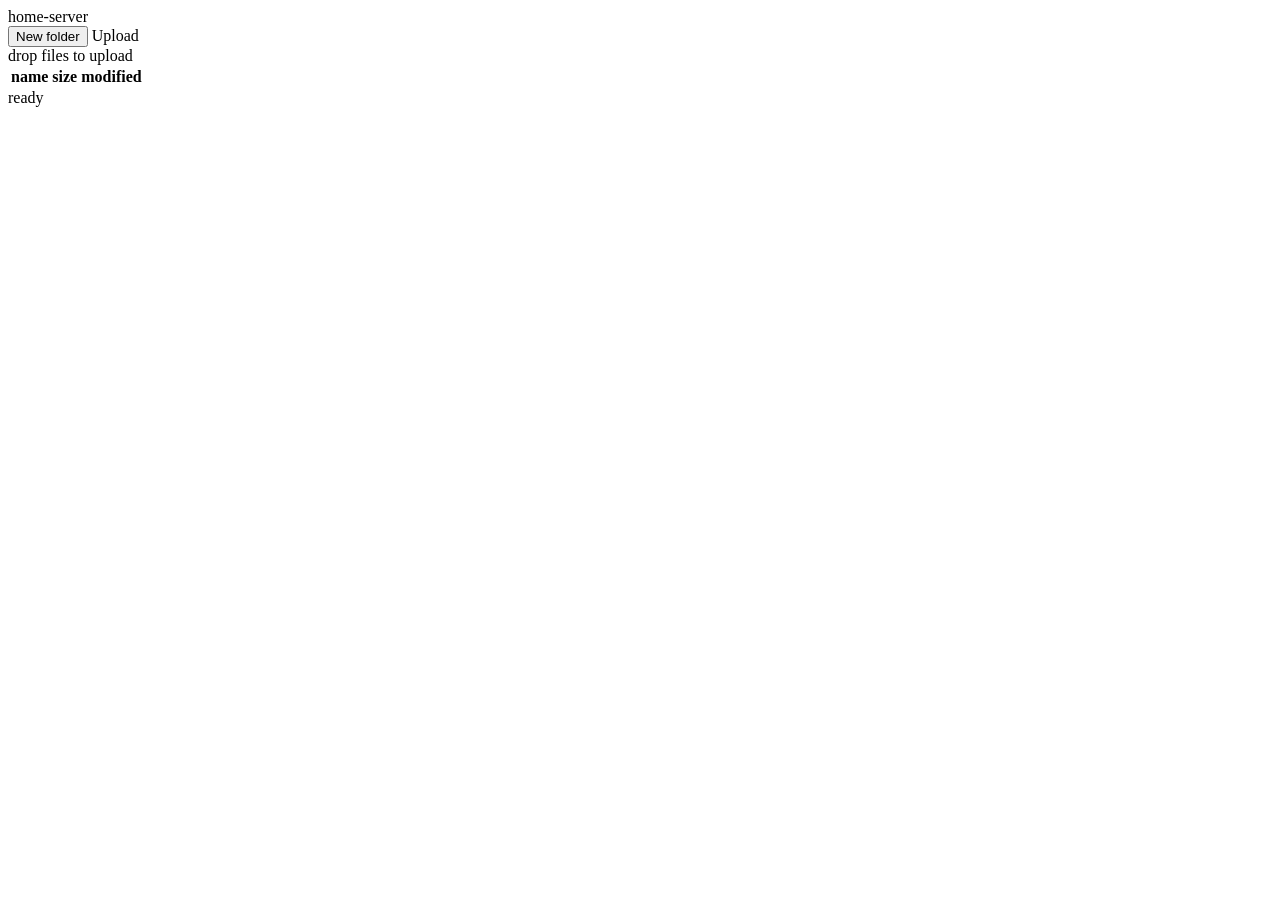
==== static/index.html @ 11d07b9f "first version" ====
<!doctype html>
<html lang="en">
<head>
  <meta charset="utf-8" />
  <meta name="viewport" content="width=device-width, initial-scale=1" />
  <title>home-server</title>
  <link rel="stylesheet" href="/style.css" />
</head>
<body>
  <div class="rack">
    <header class="topbar">
      <div class="brand">
        <span class="led" aria-hidden="true"></span>
        <span class="brand-name">home&#8209;server</span>
      </div>
      <div class="prompt" id="breadcrumb" aria-label="current directory">
        <!-- filled by app.js -->
      </div>
      <div class="actions">
        <button class="btn" id="new-folder-btn" type="button">New folder</button>
        <label class="btn btn-primary" for="file-input">Upload</label>
        <input id="file-input" type="file" multiple hidden />
      </div>
    </header>

    <main
      class="dropzone"
      id="dropzone"
      aria-label="file list, drop files here to upload"
    >
      <div class="dropzone-hint" id="dropzone-hint">drop files to upload</div>

      <table class="listing" id="listing">
        <thead>
          <tr>
            <th class="col-name">name</th>
            <th class="col-size">size</th>
            <th class="col-modified">modified</th>
            <th class="col-actions"></th>
          </tr>
        </thead>
        <tbody id="listing-body">
          <!-- filled by app.js -->
        </tbody>
      </table>

      <p class="empty-state" id="empty-state" hidden>nothing here yet — drop a file or add a folder</p>
    </main>

    <footer class="statusbar">
      <span id="status-text">ready</span>
    </footer>
  </div>

  <script src="/app.js"></script>
</body>
</html>
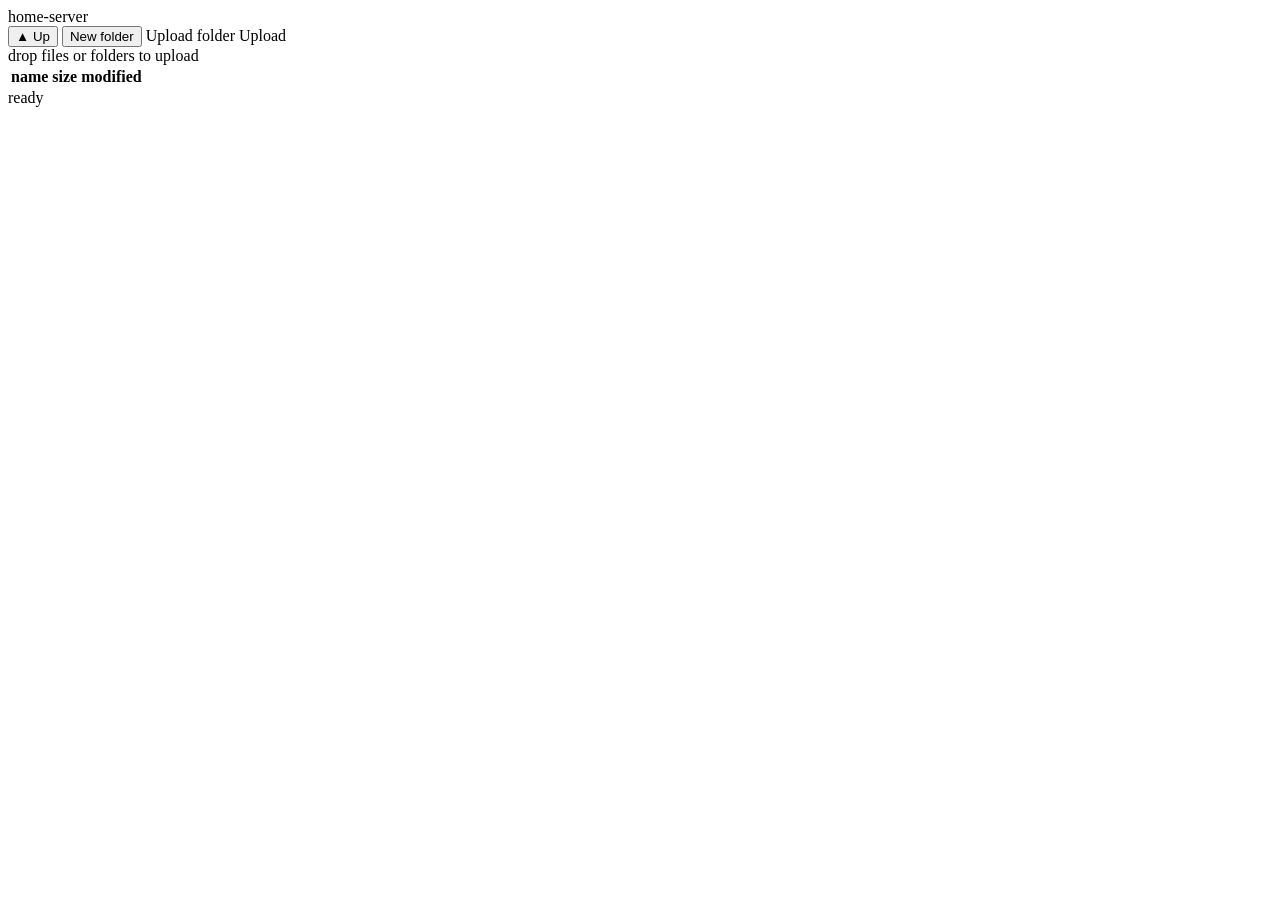
==== commit 3b2861c6: "bulk uploads" ====
--- a/static/index.html
+++ b/static/index.html
@@ -17,7 +17,18 @@
         <!-- filled by app.js -->
       </div>
       <div class="actions">
+        <button class="btn" id="up-btn" type="button" title="Go up one folder">&#9650; Up</button>
         <button class="btn" id="new-folder-btn" type="button">New folder</button>
+        <label class="btn" for="folder-input">Upload folder</label>
+        <input
+          id="folder-input"
+          type="file"
+          webkitdirectory
+          mozdirectory
+          directory
+          multiple
+          hidden
+        />
         <label class="btn btn-primary" for="file-input">Upload</label>
         <input id="file-input" type="file" multiple hidden />
       </div>
@@ -26,9 +37,9 @@
     <main
       class="dropzone"
       id="dropzone"
-      aria-label="file list, drop files here to upload"
+      aria-label="file list, drop files or folders here to upload"
     >
-      <div class="dropzone-hint" id="dropzone-hint">drop files to upload</div>
+      <div class="dropzone-hint" id="dropzone-hint">drop files or folders to upload</div>
 
       <table class="listing" id="listing">
         <thead>
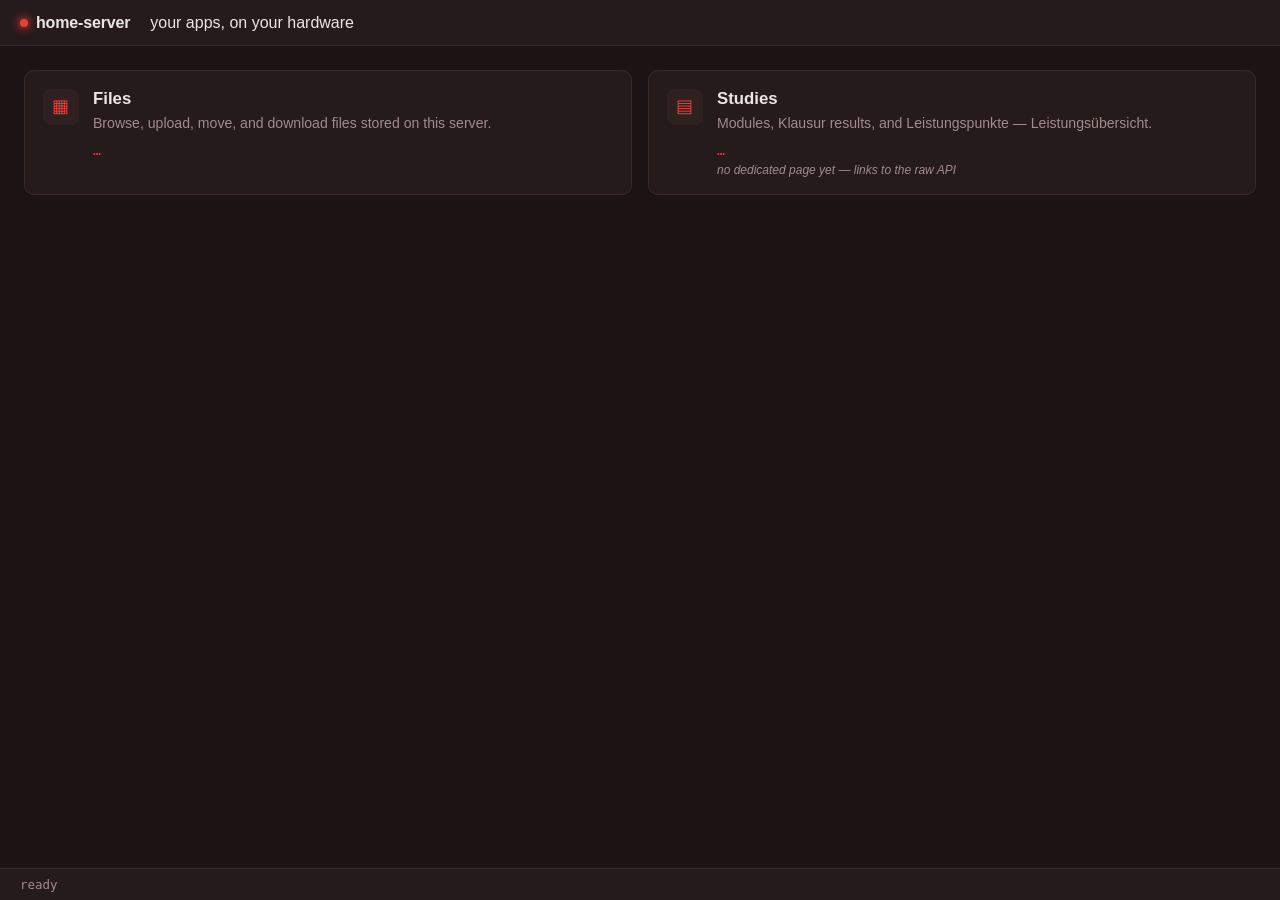
==== commit b1ae9d3a: "studies start app (not accessable yet)" ====
--- a/static/index.html
+++ b/static/index.html
@@ -1,68 +1,50 @@
 <!doctype html>
 <html lang="en">
+
 <head>
-  <meta charset="utf-8" />
-  <meta name="viewport" content="width=device-width, initial-scale=1" />
-  <title>home-server</title>
-  <link rel="stylesheet" href="/style.css" />
+    <meta charset="utf-8" />
+    <meta name="viewport" content="width=device-width, initial-scale=1" />
+    <title>home-server</title>
+    <link rel="stylesheet" href="style.css" />
 </head>
+
 <body>
-  <div class="rack">
-    <header class="topbar">
-      <div class="brand">
-        <span class="led" aria-hidden="true"></span>
-        <span class="brand-name">home&#8209;server</span>
-      </div>
-      <div class="prompt" id="breadcrumb" aria-label="current directory">
-        <!-- filled by app.js -->
-      </div>
-      <div class="actions">
-        <button class="btn" id="up-btn" type="button" title="Go up one folder">&#9650; Up</button>
-        <button class="btn" id="new-folder-btn" type="button">New folder</button>
-        <label class="btn" for="folder-input">Upload folder</label>
-        <input
-          id="folder-input"
-          type="file"
-          webkitdirectory
-          mozdirectory
-          directory
-          multiple
-          hidden
-        />
-        <label class="btn btn-primary" for="file-input">Upload</label>
-        <input id="file-input" type="file" multiple hidden />
-      </div>
-    </header>
+    <div class="rack">
+        <header class="topbar">
+            <div class="brand">
+                <span class="led" aria-hidden="true"></span>
+                <span class="brand-name">home&#8209;server</span>
+            </div>
+            <div class="tagline">your apps, on your hardware</div>
+        </header>
 
-    <main
-      class="dropzone"
-      id="dropzone"
-      aria-label="file list, drop files or folders here to upload"
-    >
-      <div class="dropzone-hint" id="dropzone-hint">drop files or folders to upload</div>
+        <main class="cards">
+            <a class="card" href="/files/">
+                <div class="card-icon" aria-hidden="true">&#9638;</div>
+                <div class="card-body">
+                    <h2>Files</h2>
+                    <p>Browse, upload, move, and download files stored on this server.</p>
+                    <div class="card-stat" id="files-stat">…</div>
+                </div>
+            </a>
 
-      <table class="listing" id="listing">
-        <thead>
-          <tr>
-            <th class="col-name">name</th>
-            <th class="col-size">size</th>
-            <th class="col-modified">modified</th>
-            <th class="col-actions"></th>
-          </tr>
-        </thead>
-        <tbody id="listing-body">
-          <!-- filled by app.js -->
-        </tbody>
-      </table>
+            <a class="card" href="/api/studies/summary">
+                <div class="card-icon" aria-hidden="true">&#9636;</div>
+                <div class="card-body">
+                    <h2>Studies</h2>
+                    <p>Modules, Klausur results, and Leistungspunkte — Leistungsübersicht.</p>
+                    <div class="card-stat" id="studies-stat">…</div>
+                    <div class="card-note">no dedicated page yet — links to the raw API</div>
+                </div>
+            </a>
+        </main>
 
-      <p class="empty-state" id="empty-state" hidden>nothing here yet — drop a file or add a folder</p>
-    </main>
+        <footer class="statusbar">
+            <span id="status-text">ready</span>
+        </footer>
+    </div>
 
-    <footer class="statusbar">
-      <span id="status-text">ready</span>
-    </footer>
-  </div>
+    <script src="app.js"></script>
+</body>
 
-  <script src="/app.js"></script>
-</body>
-</html>
+</html>
--- a/static/style.css
+++ b/static/style.css
@@ -0,0 +1,416 @@
+:root {
+  --bg: #1c1414;
+  --panel: #261b1b;
+  --panel-raised: #302121;
+  --border: #3a2a2a;
+  --text: #ebe6e6;
+  --muted: #a38b8b;
+  --accent: #e83d3d;
+  --accent-dim: #6b3030;
+  --danger: #d95f5f;
+  --mono: ui-monospace, "JetBrains Mono", "SFMono-Regular", Menlo, Consolas, monospace;
+  --sans: "Inter", -apple-system, BlinkMacSystemFont, "Segoe UI", sans-serif;
+}
+
+* {
+  box-sizing: border-box;
+}
+
+html,
+body {
+  margin: 0;
+  height: 100%;
+  background: var(--bg);
+  color: var(--text);
+  font-family: var(--sans);
+}
+
+.rack {
+  min-height: 100%;
+  display: flex;
+  flex-direction: column;
+}
+
+/* --- top bar --- */
+
+.topbar {
+  display: flex;
+  align-items: center;
+  gap: 1.25rem;
+  padding: 0.85rem 1.25rem;
+  background: var(--panel);
+  border-bottom: 1px solid var(--border);
+  flex-wrap: wrap;
+}
+
+.brand {
+  display: flex;
+  align-items: center;
+  gap: 0.5rem;
+  font-weight: 600;
+  letter-spacing: -0.01em;
+  white-space: nowrap;
+}
+
+.led {
+  width: 8px;
+  height: 8px;
+  border-radius: 50%;
+  background: var(--accent);
+  box-shadow: 0 0 8px 1px var(--accent);
+  animation: pulse 2.5s ease-in-out infinite;
+}
+
+@keyframes pulse {
+
+  0%,
+  100% {
+    opacity: 1;
+  }
+
+  50% {
+    opacity: 0.45;
+  }
+}
+
+.brand-name {
+  color: var(--text);
+}
+
+/* the breadcrumb reads like a shell prompt: ~/photos/2026 $ */
+.prompt {
+  flex: 1;
+  min-width: 200px;
+  font-family: var(--mono);
+  font-size: 0.9rem;
+  color: var(--muted);
+  overflow-x: auto;
+  white-space: nowrap;
+}
+
+.prompt .crumb {
+  color: var(--muted);
+  cursor: pointer;
+  border: none;
+  background: none;
+  font: inherit;
+  padding: 0.15rem 0.15rem;
+}
+
+.prompt .crumb:hover {
+  color: var(--accent);
+}
+
+.prompt .crumb.current {
+  color: var(--text);
+  cursor: default;
+}
+
+.prompt .sep {
+  color: var(--border);
+  margin: 0 0.1rem;
+}
+
+.prompt .cursor {
+  display: inline-block;
+  width: 0.55em;
+  height: 1em;
+  background: var(--accent);
+  vertical-align: -0.15em;
+  margin-left: 0.35em;
+  animation: blink 1.1s step-end infinite;
+}
+
+@keyframes blink {
+
+  0%,
+  49% {
+    opacity: 1;
+  }
+
+  50%,
+  100% {
+    opacity: 0;
+  }
+}
+
+.actions {
+  display: flex;
+  gap: 0.6rem;
+}
+
+.btn {
+  font: inherit;
+  font-size: 0.85rem;
+  font-weight: 500;
+  color: var(--text);
+  background: var(--panel-raised);
+  border: 1px solid var(--border);
+  border-radius: 6px;
+  padding: 0.45rem 0.8rem;
+  cursor: pointer;
+  white-space: nowrap;
+}
+
+.btn:hover {
+  border-color: var(--accent-dim);
+}
+
+.btn-primary {
+  background: var(--accent);
+  color: #1a1305;
+  border-color: var(--accent);
+  font-weight: 600;
+}
+
+.btn-primary:hover {
+  filter: brightness(1.08);
+}
+
+/* --- listing --- */
+
+.dropzone {
+  flex: 1;
+  padding: 1rem 1.25rem 0;
+  position: relative;
+}
+
+.dropzone.dragover::after {
+  content: "";
+  position: absolute;
+  inset: 0.5rem;
+  border: 2px dashed var(--accent);
+  border-radius: 10px;
+  background: rgba(232, 163, 61, 0.06);
+  pointer-events: none;
+}
+
+.dropzone-hint {
+  display: none;
+  text-align: center;
+  color: var(--accent);
+  font-size: 0.85rem;
+  padding: 0.5rem;
+}
+
+.dropzone.dragover .dropzone-hint {
+  display: block;
+}
+
+.listing {
+  width: 100%;
+  border-collapse: collapse;
+  font-size: 0.9rem;
+}
+
+.listing thead th {
+  text-align: left;
+  color: var(--muted);
+  font-weight: 500;
+  font-size: 0.75rem;
+  text-transform: uppercase;
+  letter-spacing: 0.04em;
+  padding: 0.5rem 0.6rem;
+  border-bottom: 1px solid var(--border);
+  position: sticky;
+  top: 0;
+  background: var(--bg);
+}
+
+.listing tbody tr {
+  border-bottom: 1px solid var(--border);
+  cursor: grab;
+}
+
+.listing tbody tr:active {
+  cursor: grabbing;
+}
+
+.listing tbody tr:hover {
+  background: var(--panel);
+}
+
+.listing tbody tr.drop-target {
+  background: rgba(232, 163, 61, 0.12);
+  outline: 1px dashed var(--accent);
+  outline-offset: -1px;
+}
+
+.prompt .crumb.drop-target {
+  color: var(--accent);
+  outline: 1px dashed var(--accent);
+  outline-offset: 2px;
+  border-radius: 3px;
+}
+
+.listing td {
+  padding: 0.55rem 0.6rem;
+  vertical-align: middle;
+}
+
+.col-size,
+.col-modified {
+  font-family: var(--mono);
+  color: var(--muted);
+  white-space: nowrap;
+  font-size: 0.82rem;
+}
+
+.entry-name {
+  display: flex;
+  align-items: center;
+  gap: 0.5rem;
+  cursor: pointer;
+  color: var(--text);
+  text-decoration: none;
+  background: none;
+  border: none;
+  font: inherit;
+  padding: 0;
+}
+
+.entry-name:hover {
+  color: var(--accent);
+}
+
+.entry-icon {
+  width: 1.1em;
+  text-align: center;
+  color: var(--muted);
+  flex-shrink: 0;
+}
+
+.entry-name .thumb {
+  width: 1.6em;
+  height: 1.6em;
+  object-fit: cover;
+  border-radius: 3px;
+  flex-shrink: 0;
+  background: var(--panel-raised);
+}
+
+.btn:disabled {
+  opacity: 0.4;
+  cursor: default;
+  border-color: var(--border);
+}
+
+.btn:disabled:hover {
+  border-color: var(--border);
+}
+
+.entry-name.is-dir .entry-icon {
+  color: var(--accent);
+}
+
+.col-actions {
+  text-align: right;
+  white-space: nowrap;
+}
+
+.row-action {
+  font-size: 0.78rem;
+  color: var(--muted);
+  background: none;
+  border: none;
+  cursor: pointer;
+  padding: 0.2rem 0.4rem;
+}
+
+.row-action:hover {
+  color: var(--text);
+}
+
+.row-action.danger:hover {
+  color: var(--danger);
+}
+
+.empty-state {
+  text-align: center;
+  color: var(--muted);
+  font-size: 0.9rem;
+  padding: 3rem 1rem;
+}
+
+/* studues */
+.cards {
+  flex: 1;
+  display: grid;
+  grid-template-columns: repeat(auto-fit, minmax(260px, 1fr));
+  gap: 1rem;
+  padding: 1.5rem;
+  align-content: start;
+}
+
+.card {
+  display: flex;
+  gap: 0.9rem;
+  padding: 1.1rem;
+  background: var(--panel);
+  border: 1px solid var(--border);
+  border-radius: 10px;
+  text-decoration: none;
+  color: var(--text);
+  transition: border-color 0.15s ease;
+}
+
+.card:hover {
+  border-color: var(--accent-dim, var(--accent));
+}
+
+.card-icon {
+  flex-shrink: 0;
+  width: 2.25rem;
+  height: 2.25rem;
+  display: flex;
+  align-items: center;
+  justify-content: center;
+  border-radius: 8px;
+  background: var(--panel-raised);
+  color: var(--accent);
+  font-size: 1.1rem;
+}
+
+.card-body h2 {
+  margin: 0 0 0.3rem;
+  font-size: 1.05rem;
+}
+
+.card-body p {
+  margin: 0 0 0.6rem;
+  color: var(--muted);
+  font-size: 0.88rem;
+  line-height: 1.4;
+}
+
+.card-stat {
+  font-family: var(--mono);
+  font-size: 0.82rem;
+  color: var(--accent);
+}
+
+.card-note {
+  margin-top: 0.3rem;
+  font-size: 0.75rem;
+  color: var(--muted);
+  font-style: italic;
+}
+
+/* --- status bar --- */
+
+.statusbar {
+  padding: 0.5rem 1.25rem;
+  border-top: 1px solid var(--border);
+  background: var(--panel);
+  color: var(--muted);
+  font-family: var(--mono);
+  font-size: 0.78rem;
+}
+
+@media (prefers-reduced-motion: reduce) {
+
+  .led,
+  .prompt .cursor {
+    animation: none;
+  }
+}
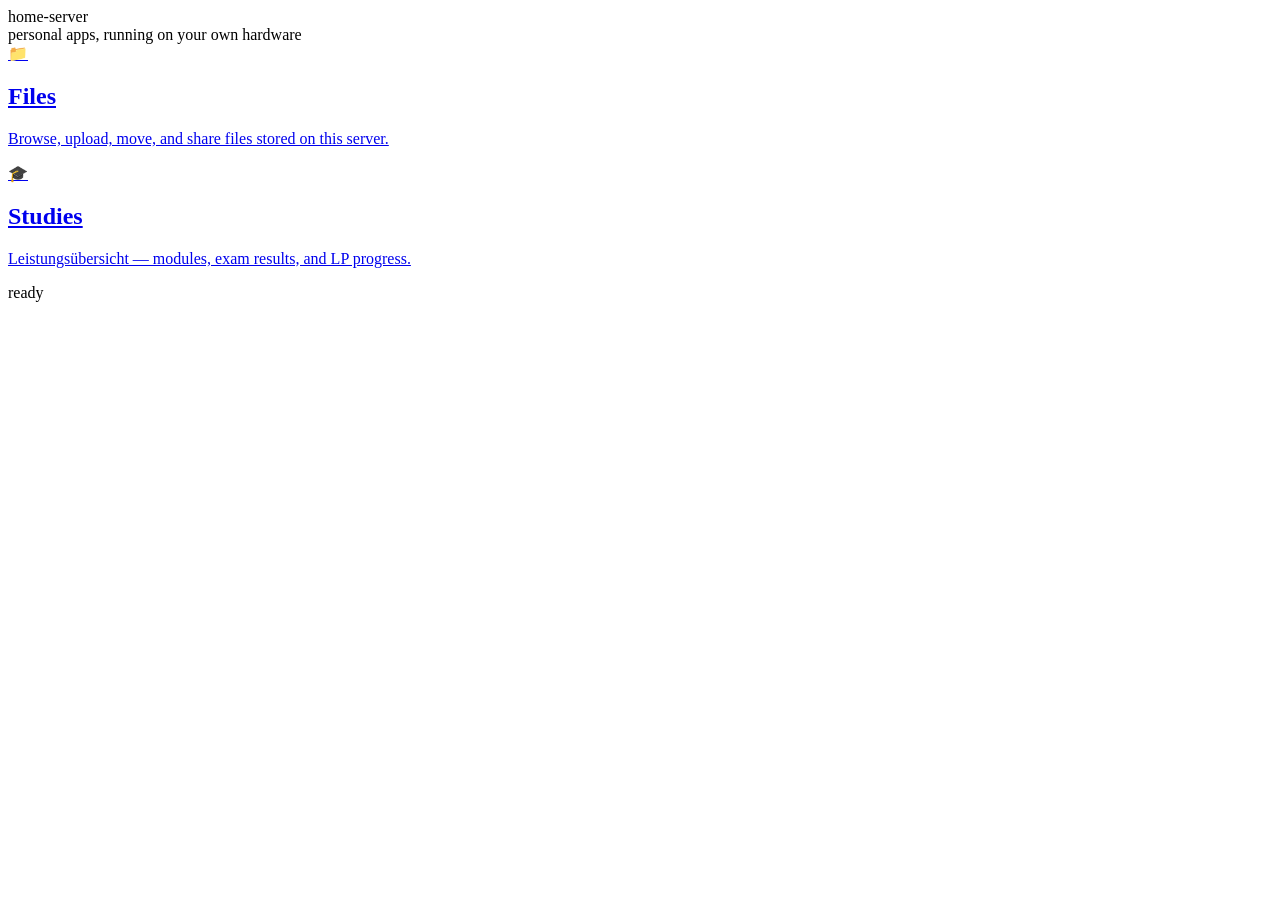
==== commit 39378c17: "study app working" ====
--- a/static/index.html
+++ b/static/index.html
@@ -1,50 +1,84 @@
 <!doctype html>
 <html lang="en">
+<head>
+  <meta charset="utf-8" />
+  <meta name="viewport" content="width=device-width, initial-scale=1" />
+  <title>home-server</title>
+  <link rel="stylesheet" href="/style.css" />
+</head>
+<body>
+  <div class="rack">
+    <header class="topbar">
+      <div class="brand">
+        <span class="led" aria-hidden="true"></span>
+        <span class="brand-name">home&#8209;server</span>
+      </div>
+      <span class="tagline">personal apps, running on your own hardware</span>
+    </header>
 
-<head>
-    <meta charset="utf-8" />
-    <meta name="viewport" content="width=device-width, initial-scale=1" />
-    <title>home-server</title>
-    <link rel="stylesheet" href="style.css" />
-</head>
+    <main class="cards" id="cards">
+      <a class="card" href="/files/">
+        <span class="card-icon" aria-hidden="true">&#128193;</span>
+        <div class="card-body">
+          <h2>Files</h2>
+          <p>Browse, upload, move, and share files stored on this server.</p>
+          <span class="card-stat" id="files-stat">&hellip;</span>
+        </div>
+      </a>
 
-<body>
-    <div class="rack">
-        <header class="topbar">
-            <div class="brand">
-                <span class="led" aria-hidden="true"></span>
-                <span class="brand-name">home&#8209;server</span>
-            </div>
-            <div class="tagline">your apps, on your hardware</div>
-        </header>
+      <a class="card" href="/studies/">
+        <span class="card-icon" aria-hidden="true">&#127891;</span>
+        <div class="card-body">
+          <h2>Studies</h2>
+          <p>Leistungs&uuml;bersicht &mdash; modules, exam results, and LP progress.</p>
+          <span class="card-stat" id="studies-stat">&hellip;</span>
+        </div>
+      </a>
 
-        <main class="cards">
-            <a class="card" href="/files/">
-                <div class="card-icon" aria-hidden="true">&#9638;</div>
-                <div class="card-body">
-                    <h2>Files</h2>
-                    <p>Browse, upload, move, and download files stored on this server.</p>
-                    <div class="card-stat" id="files-stat">…</div>
-                </div>
-            </a>
+      <!--
+        Adding another app? Add its router in src/apps/mod.rs, give it its
+        own static/<name>/ folder, then add a card here linking to /<name>/.
+      -->
+    </main>
 
-            <a class="card" href="/api/studies/summary">
-                <div class="card-icon" aria-hidden="true">&#9636;</div>
-                <div class="card-body">
-                    <h2>Studies</h2>
-                    <p>Modules, Klausur results, and Leistungspunkte — Leistungsübersicht.</p>
-                    <div class="card-stat" id="studies-stat">…</div>
-                    <div class="card-note">no dedicated page yet — links to the raw API</div>
-                </div>
-            </a>
-        </main>
+    <footer class="statusbar">
+      <span id="status-text">ready</span>
+    </footer>
+  </div>
 
-        <footer class="statusbar">
-            <span id="status-text">ready</span>
-        </footer>
-    </div>
+  <script>
+    // Small best-effort live stats on each card. Failures are silent — a
+    // freshly-set-up server with no auth token configured yet, or one where
+    // a request fails, should still show a working dashboard.
+    async function apiGet(path) {
+      const res = await fetch(path);
+      if (!res.ok) throw new Error(res.statusText);
+      return res.json();
+    }
 
-    <script src="app.js"></script>
+    apiGet("/api/files?path=")
+      .then((data) => {
+        const n = data.entries.length;
+        document.getElementById("files-stat").textContent =
+          `${n} item${n === 1 ? "" : "s"} at root`;
+      })
+      .catch(() => {
+        document.getElementById("files-stat").textContent = "";
+      });
+
+    apiGet("/api/studies/summary")
+      .then((rows) => {
+        const el = document.getElementById("studies-stat");
+        if (rows.length === 0) {
+          el.textContent = "no study program set up yet";
+          return;
+        }
+        const primary = rows[0];
+        el.textContent = `${primary.lp_earned} / ${primary.lp_required} LP earned`;
+      })
+      .catch(() => {
+        document.getElementById("studies-stat").textContent = "";
+      });
+  </script>
 </body>
-
-</html>+</html>
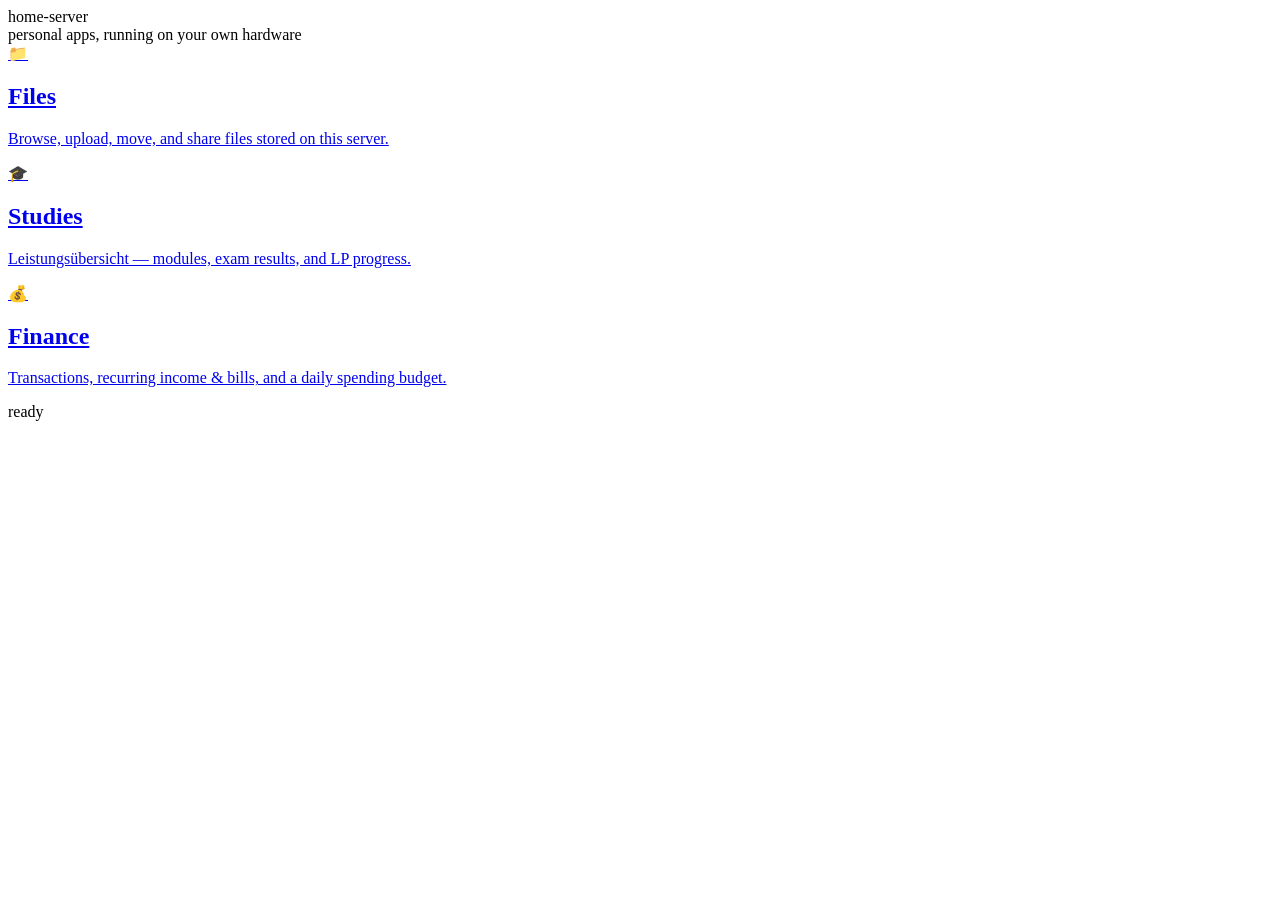
==== commit a582da0a: "cash app" ====
--- a/static/index.html
+++ b/static/index.html
@@ -32,6 +32,15 @@
           <h2>Studies</h2>
           <p>Leistungs&uuml;bersicht &mdash; modules, exam results, and LP progress.</p>
           <span class="card-stat" id="studies-stat">&hellip;</span>
+        </div>
+      </a>
+
+      <a class="card" href="/finance/">
+        <span class="card-icon" aria-hidden="true">&#128176;</span>
+        <div class="card-body">
+          <h2>Finance</h2>
+          <p>Transactions, recurring income &amp; bills, and a daily spending budget.</p>
+          <span class="card-stat" id="finance-stat">&hellip;</span>
         </div>
       </a>
 
@@ -79,6 +88,15 @@
       .catch(() => {
         document.getElementById("studies-stat").textContent = "";
       });
+
+    apiGet("/api/finance/summary")
+      .then((s) => {
+        document.getElementById("finance-stat").textContent =
+          `${s.daily_allowance.toFixed(2)} € / day left this month`;
+      })
+      .catch(() => {
+        document.getElementById("finance-stat").textContent = "";
+      });
   </script>
 </body>
 </html>
